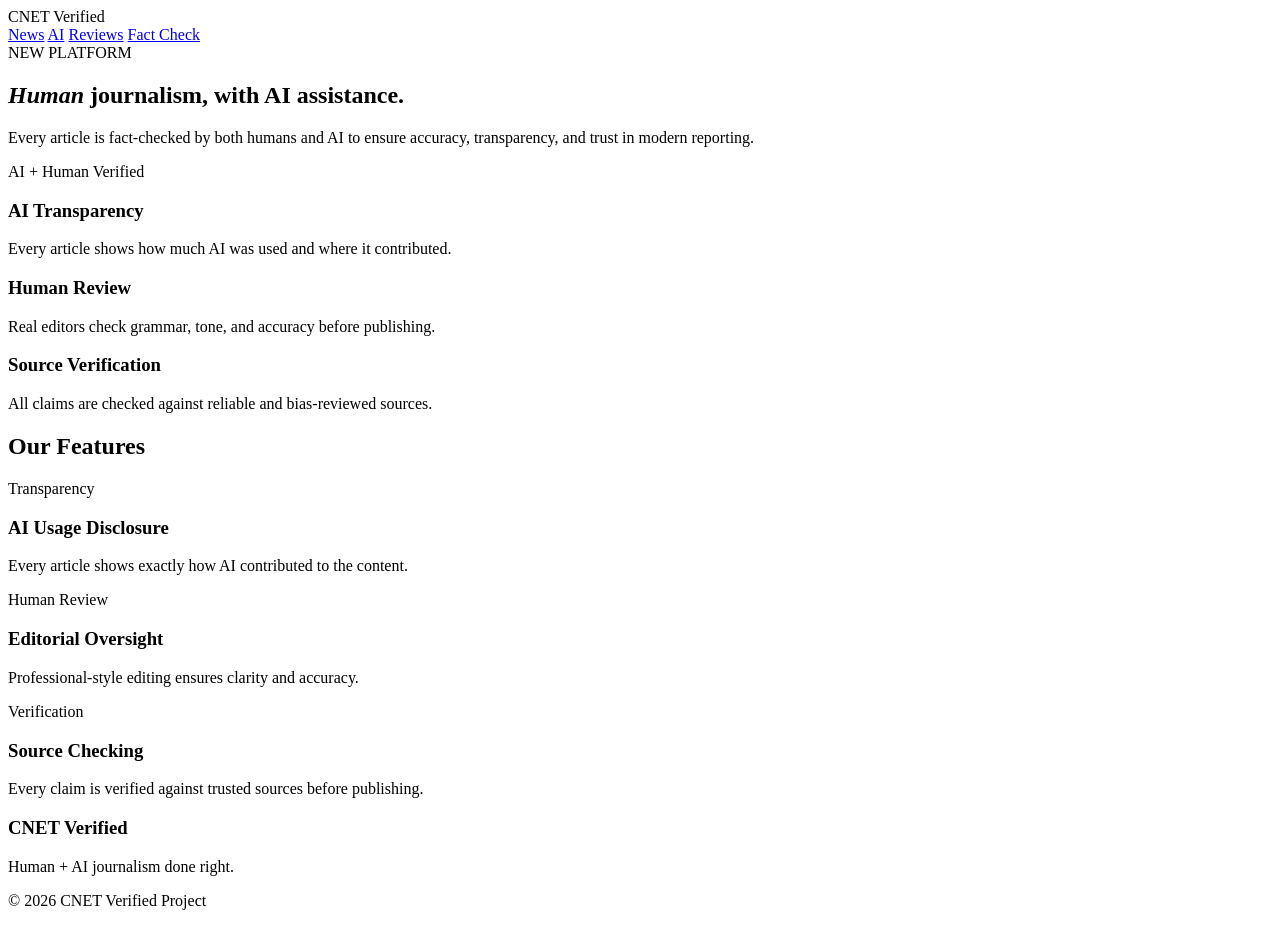
==== index.html @ b4aee7b3 "Update index.html" ====
<!DOCTYPE html>
<html lang="en">
<head>
    <meta charset="UTF-8">
    <title>CNET Verified</title>
    <link rel="stylesheet" href="style.css">
</head>

<body>

<!-- HEADER -->
<header>
    <div class="container navbar">
        <div class="logo">CNET <span>Verified</span></div>

        <nav class="nav-links">
            <a href="#">News</a>
            <a href="#">AI</a>
            <a href="#">Reviews</a>
            <a href="#">Fact Check</a>
        </nav>
    </div>
</header>

<!-- MAIN CONTENT -->
<main class="container">

    <!-- HERO SECTION -->
    <section class="hero">

        <div class="hero-main">
            <div class="hero-content">
                <span class="hero-tag">NEW PLATFORM</span>

                <h1>
                    <em>Human</em> journalism, with AI assistance.
                </h1>

                <p>
                    Every article is fact-checked by both humans and AI to ensure accuracy,
                    transparency, and trust in modern reporting.
                </p>

                <span class="ai-badge">AI + Human Verified</span>
            </div>
        </div>

        <!-- SIDEBAR -->
        <div class="hero-side">

            <div class="side-card">
                <h3>AI Transparency</h3>
                <p>Every article shows how much AI was used and where it contributed.</p>
            </div>

            <div class="side-card">
                <h3>Human Review</h3>
                <p>Real editors check grammar, tone, and accuracy before publishing.</p>
            </div>

            <div class="side-card">
                <h3>Source Verification</h3>
                <p>All claims are checked against reliable and bias-reviewed sources.</p>
            </div>

        </div>

    </section>

    <!-- FEATURES SECTION -->
    <h2 class="section-title">Our Features</h2>

    <section class="article-grid">

        <div class="article-card">
            <div class="article-body">
                <div class="article-category">Transparency</div>
                <h3>AI Usage Disclosure</h3>
                <p>Every article shows exactly how AI contributed to the content.</p>
            </div>
        </div>

        <div class="article-card">
            <div class="article-body">
                <div class="article-category">Human Review</div>
                <h3>Editorial Oversight</h3>
                <p>Professional-style editing ensures clarity and accuracy.</p>
            </div>
        </div>

        <div class="article-card">
            <div class="article-body">
                <div class="article-category">Verification</div>
                <h3>Source Checking</h3>
                <p>Every claim is verified against trusted sources before publishing.</p>
            </div>
        </div>

    </section>

</main>

<!-- FOOTER -->
<footer>
    <div class="container footer-content">
        <div>
            <h3>CNET Verified</h3>
            <p>Human + AI journalism done right.</p>
        </div>

        <div>
            <p>© 2026 CNET Verified Project</p>
        </div>
    </div>
</footer>

</body>
</html>
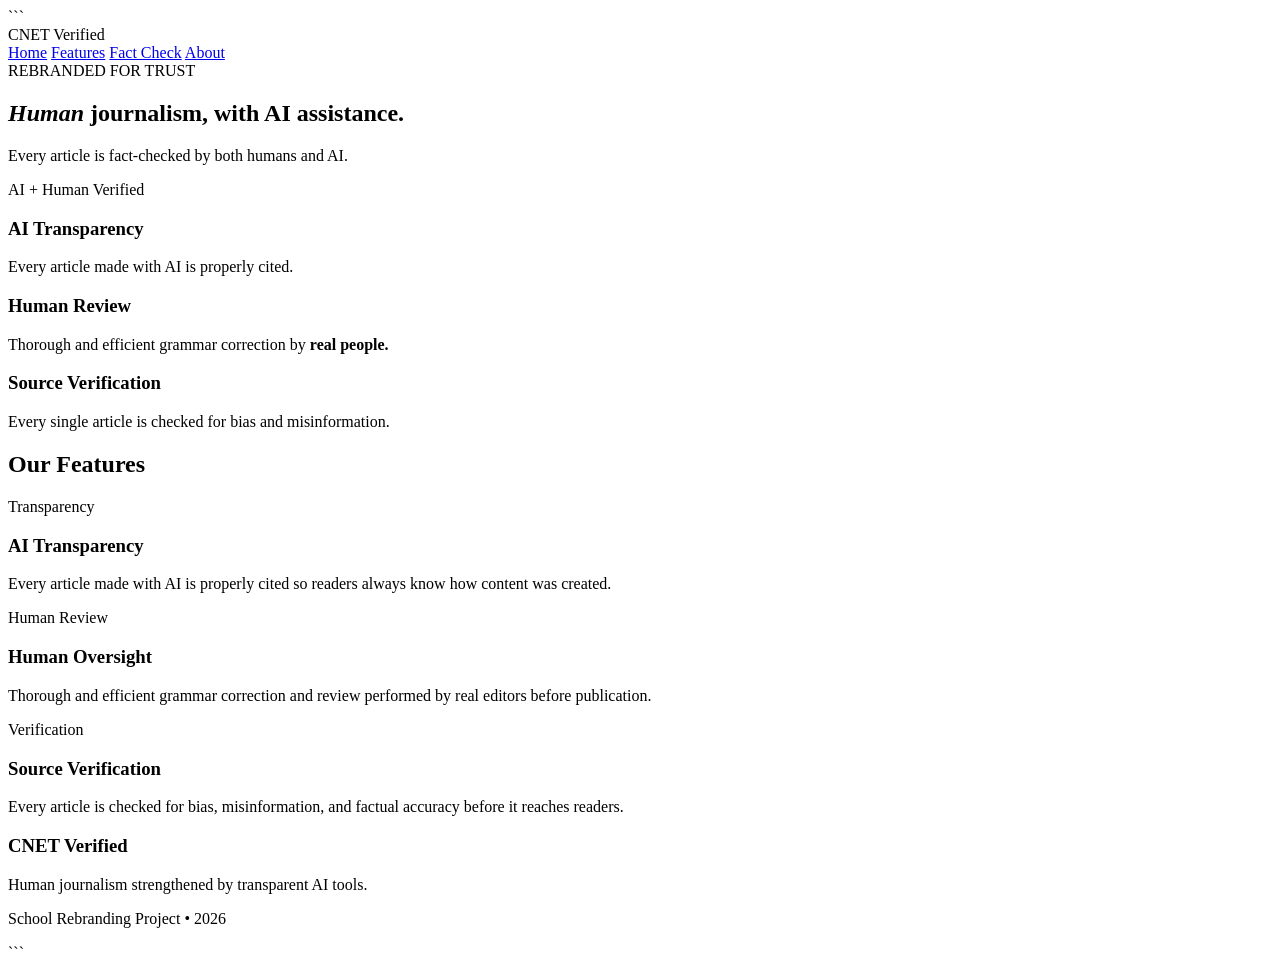
==== commit d9ab0bbd: "Update index.html" ====
--- a/index.html
+++ b/index.html
@@ -1,118 +1,142 @@
 <!DOCTYPE html>
+
 <html lang="en">
 <head>
     <meta charset="UTF-8">
+    <meta name="viewport" content="width=device-width, initial-scale=1.0">
     <title>CNET Verified</title>
     <link rel="stylesheet" href="style.css">
 </head>
 
 <body>
 
-<!-- HEADER -->
+```
+<!-- Header -->
 <header>
     <div class="container navbar">
         <div class="logo">CNET <span>Verified</span></div>
 
         <nav class="nav-links">
-            <a href="#">News</a>
-            <a href="#">AI</a>
-            <a href="#">Reviews</a>
+            <a href="#">Home</a>
+            <a href="#">Features</a>
             <a href="#">Fact Check</a>
+            <a href="#">About</a>
         </nav>
     </div>
 </header>
 
-<!-- MAIN CONTENT -->
+<!-- Main Content -->
 <main class="container">
 
-    <!-- HERO SECTION -->
+    <!-- Hero Section -->
     <section class="hero">
 
         <div class="hero-main">
             <div class="hero-content">
-                <span class="hero-tag">NEW PLATFORM</span>
+
+                <span class="hero-tag">REBRANDED FOR TRUST</span>
 
                 <h1>
                     <em>Human</em> journalism, with AI assistance.
                 </h1>
 
                 <p>
-                    Every article is fact-checked by both humans and AI to ensure accuracy,
-                    transparency, and trust in modern reporting.
+                    Every article is fact-checked by both humans and AI.
                 </p>
 
-                <span class="ai-badge">AI + Human Verified</span>
+                <span class="ai-badge">
+                    AI + Human Verified
+                </span>
+
             </div>
         </div>
 
-        <!-- SIDEBAR -->
+        <!-- Sidebar Feature Highlights -->
         <div class="hero-side">
 
             <div class="side-card">
                 <h3>AI Transparency</h3>
-                <p>Every article shows how much AI was used and where it contributed.</p>
+                <p>
+                    Every article made with AI is properly cited.
+                </p>
             </div>
 
             <div class="side-card">
                 <h3>Human Review</h3>
-                <p>Real editors check grammar, tone, and accuracy before publishing.</p>
+                <p>
+                    Thorough and efficient grammar correction by
+                    <strong>real people.</strong>
+                </p>
             </div>
 
             <div class="side-card">
                 <h3>Source Verification</h3>
-                <p>All claims are checked against reliable and bias-reviewed sources.</p>
+                <p>
+                    Every single article is checked for bias and
+                    misinformation.
+                </p>
             </div>
 
         </div>
 
     </section>
 
-    <!-- FEATURES SECTION -->
+    <!-- Features Section -->
     <h2 class="section-title">Our Features</h2>
 
     <section class="article-grid">
 
         <div class="article-card">
-            <div class="article-body">
-                <div class="article-category">Transparency</div>
-                <h3>AI Usage Disclosure</h3>
-                <p>Every article shows exactly how AI contributed to the content.</p>
-            </div>
+            <div class="article-category">Transparency</div>
+            <h3>AI Transparency</h3>
+            <p>
+                Every article made with AI is properly cited so readers
+                always know how content was created.
+            </p>
         </div>
 
         <div class="article-card">
-            <div class="article-body">
-                <div class="article-category">Human Review</div>
-                <h3>Editorial Oversight</h3>
-                <p>Professional-style editing ensures clarity and accuracy.</p>
-            </div>
+            <div class="article-category">Human Review</div>
+            <h3>Human Oversight</h3>
+            <p>
+                Thorough and efficient grammar correction and review
+                performed by real editors before publication.
+            </p>
         </div>
 
         <div class="article-card">
-            <div class="article-body">
-                <div class="article-category">Verification</div>
-                <h3>Source Checking</h3>
-                <p>Every claim is verified against trusted sources before publishing.</p>
-            </div>
+            <div class="article-category">Verification</div>
+            <h3>Source Verification</h3>
+            <p>
+                Every article is checked for bias, misinformation,
+                and factual accuracy before it reaches readers.
+            </p>
         </div>
 
     </section>
 
 </main>
 
-<!-- FOOTER -->
+<!-- Footer -->
 <footer>
     <div class="container footer-content">
+
         <div>
             <h3>CNET Verified</h3>
-            <p>Human + AI journalism done right.</p>
+            <p>
+                Human journalism strengthened by transparent AI tools.
+            </p>
         </div>
 
         <div>
-            <p>© 2026 CNET Verified Project</p>
+            <p>
+                School Rebranding Project • 2026
+            </p>
         </div>
+
     </div>
 </footer>
+```
 
 </body>
 </html>
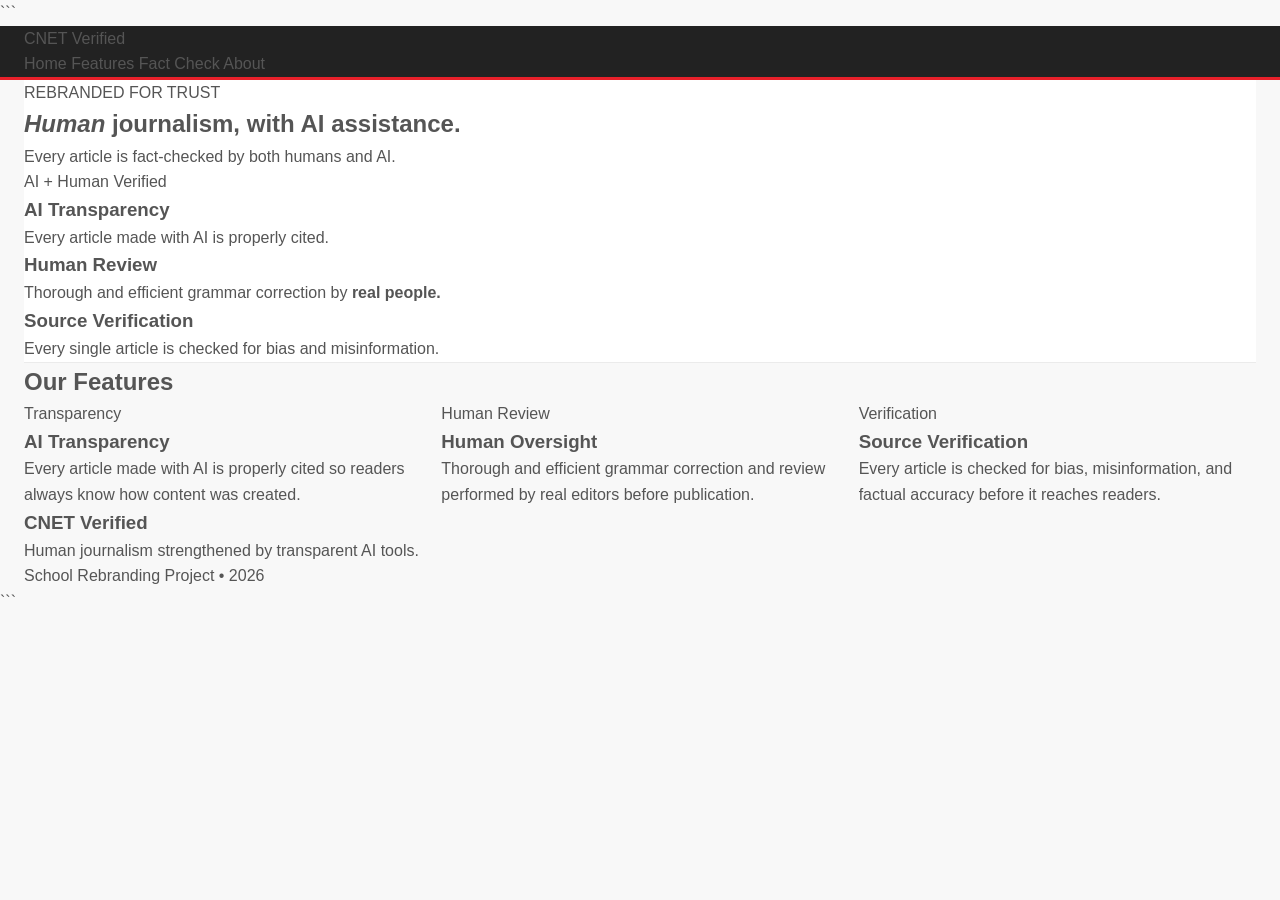
==== commit d77ee0bd: "Fix stylesheet link case sensitivity" ====
--- a/index.html
+++ b/index.html
@@ -5,7 +5,7 @@
     <meta charset="UTF-8">
     <meta name="viewport" content="width=device-width, initial-scale=1.0">
     <title>CNET Verified</title>
-    <link rel="stylesheet" href="style.css">
+    <link rel="stylesheet" href="Style.css">
 </head>
 
 <body>
--- a/Style.css
+++ b/Style.css
@@ -0,0 +1,1003 @@
+:root {
+  /* Brand */
+  --cnet-red:        #e8202a;   /* CNET's signature red, used on logo + CTAs    */
+  --cnet-red-hover:  #c0181f;   /* Darker red for hover states                  */
+  --cnet-black:      #1a1a1a;   /* Near-black used on heavy headings             */
+  --cnet-dark:       #222222;   /* Navbar background                             */
+ 
+  /* Neutrals */
+  --gray-100:        #f8f8f8;   /* Page background                               */
+  --gray-200:        #ebebeb;   /* Card borders, dividers                        */
+  --gray-400:        #999999;   /* Metadata, timestamps, secondary labels        */
+  --gray-600:        #555555;   /* Body text, subtitles                          */
+  --gray-900:        #111111;   /* Primary headings                              */
+ 
+  /* Typography */
+  --font-sans:       'Helvetica Neue', Arial, sans-serif;
+  --font-serif:      Georgia, 'Times New Roman', serif;
+ 
+  /* Scale */
+  --radius-sm:       3px;
+  --radius-md:       6px;
+  --radius-lg:       10px;
+ 
+  /* Layout */
+  --max-width:       1280px;
+  --gutter:          24px;
+  --column-gap:      20px;
+ 
+  /* Shadows */
+  --shadow-card:     0 1px 4px rgba(0,0,0,0.10);
+  --shadow-hover:    0 4px 14px rgba(0,0,0,0.14);
+}
+ 
+ 
+/* ── 2. RESET & BASE ─────────────────────────────────────── */
+*, *::before, *::after {
+  box-sizing: border-box;
+  margin: 0;
+  padding: 0;
+}
+ 
+html {
+  font-size: 16px;
+  -webkit-text-size-adjust: 100%;
+  scroll-behavior: smooth;
+}
+ 
+body {
+  font-family: var(--font-sans);
+  background-color: var(--gray-100);
+  color: var(--gray-600);
+  line-height: 1.6;
+}
+ 
+a {
+  color: inherit;
+  text-decoration: none;
+}
+ 
+a:hover {
+  text-decoration: underline;
+}
+ 
+img {
+  display: block;
+  width: 100%;
+  height: auto;
+  object-fit: cover;
+}
+ 
+ul, ol {
+  list-style: none;
+}
+ 
+button {
+  cursor: pointer;
+  border: none;
+  background: none;
+  font: inherit;
+}
+ 
+ 
+/* ── 3. LAYOUT UTILITIES ─────────────────────────────────── */
+ 
+/* Center-constrained container — wrap most sections in this */
+.container {
+  width: 100%;
+  max-width: var(--max-width);
+  margin-left: auto;
+  margin-right: auto;
+  padding-left: var(--gutter);
+  padding-right: var(--gutter);
+}
+ 
+/* Two-column layout: main content + sidebar */
+.layout-with-sidebar {
+  display: grid;
+  grid-template-columns: 1fr 320px;
+  gap: 32px;
+  align-items: start;
+}
+ 
+/* Full-width section wrapper with vertical breathing room */
+.section {
+  padding-top: 32px;
+  padding-bottom: 32px;
+}
+ 
+.section--flush {
+  padding-top: 0;
+  padding-bottom: 0;
+}
+ 
+/* Horizontal divider between sections */
+.section-divider {
+  border: none;
+  border-top: 1px solid var(--gray-200);
+  margin: 24px 0;
+}
+ 
+ 
+/* ── 4. NAVIGATION ───────────────────────────────────────── 
+   Usage:
+   <header class="navbar">
+     <div class="container navbar__inner">
+       <a class="navbar__logo" href="/">CNET</a>
+       <nav class="navbar__nav">
+         <a class="navbar__link" href="/reviews">Reviews</a>
+         <a class="navbar__link navbar__link--active" href="/ai">AI</a>
+       </nav>
+     </div>
+   </header>
+   ────────────────────────────────────────────────────────── */
+.navbar {
+  background-color: var(--cnet-dark);
+  position: sticky;
+  top: 0;
+  z-index: 100;
+  border-bottom: 3px solid var(--cnet-red);
+}
+ 
+.navbar__inner {
+  display: flex;
+  align-items: center;
+  justify-content: space-between;
+  height: 56px;
+}
+ 
+.navbar__logo {
+  font-size: 26px;
+  font-weight: 900;
+  letter-spacing: -1px;
+  color: var(--cnet-red);
+  text-transform: uppercase;
+  text-decoration: none;
+  font-style: italic;
+}
+ 
+.navbar__nav {
+  display: flex;
+  align-items: center;
+  gap: 4px;
+}
+ 
+.navbar__link {
+  color: #ffffff;
+  font-size: 13px;
+  font-weight: 600;
+  text-transform: uppercase;
+  letter-spacing: 0.5px;
+  padding: 6px 12px;
+  border-radius: var(--radius-sm);
+  transition: background 0.15s;
+  text-decoration: none;
+}
+ 
+.navbar__link:hover {
+  background-color: rgba(255,255,255,0.10);
+  text-decoration: none;
+}
+ 
+.navbar__link--active {
+  color: var(--cnet-red);
+}
+ 
+/* Secondary topic bar below main nav */
+.topicbar {
+  background-color: #ffffff;
+  border-bottom: 1px solid var(--gray-200);
+}
+ 
+.topicbar__inner {
+  display: flex;
+  align-items: center;
+  gap: 0;
+  height: 42px;
+  overflow-x: auto;
+  scrollbar-width: none;
+}
+ 
+.topicbar__inner::-webkit-scrollbar {
+  display: none;
+}
+ 
+.topicbar__link {
+  font-size: 13px;
+  font-weight: 600;
+  color: var(--gray-600);
+  white-space: nowrap;
+  padding: 0 14px;
+  height: 100%;
+  display: flex;
+  align-items: center;
+  border-bottom: 3px solid transparent;
+  transition: color 0.15s, border-color 0.15s;
+  text-decoration: none;
+}
+ 
+.topicbar__link:hover {
+  color: var(--cnet-red);
+  text-decoration: none;
+}
+ 
+.topicbar__link--active {
+  color: var(--cnet-red);
+  border-bottom-color: var(--cnet-red);
+}
+ 
+ 
+/* ── 5. HERO / FEATURED STORY ────────────────────────────── 
+   Usage:
+   <section class="hero">
+     <a class="hero__link" href="/article">
+       <div class="hero__image-wrap">
+         <img src="..." alt="..." />
+         <span class="hero__label">AI</span>
+       </div>
+       <div class="hero__body">
+         <h1 class="hero__headline">Headline text</h1>
+         <p class="hero__deck">Supporting summary text</p>
+         <span class="hero__byline">By Author · June 4, 2026</span>
+       </div>
+     </a>
+   </section>
+   ────────────────────────────────────────────────────────── */
+.hero {
+  background: #ffffff;
+  border-bottom: 1px solid var(--gray-200);
+}
+ 
+.hero__link {
+  display: grid;
+  grid-template-columns: 1fr 1fr;
+  gap: 0;
+  text-decoration: none;
+  color: inherit;
+}
+ 
+.hero__image-wrap {
+  position: relative;
+  overflow: hidden;
+  max-height: 480px;
+}
+ 
+.hero__image-wrap img {
+  width: 100%;
+  height: 100%;
+  object-fit: cover;
+  transition: transform 0.4s ease;
+}
+ 
+.hero__link:hover .hero__image-wrap img {
+  transform: scale(1.02);
+}
+ 
+.hero__label {
+  position: absolute;
+  top: 16px;
+  left: 16px;
+  background: var(--cnet-red);
+  color: #ffffff;
+  font-size: 11px;
+  font-weight: 800;
+  text-transform: uppercase;
+  letter-spacing: 1px;
+  padding: 4px 10px;
+  border-radius: var(--radius-sm);
+}
+ 
+.hero__body {
+  padding: 40px 36px;
+  display: flex;
+  flex-direction: column;
+  justify-content: center;
+}
+ 
+.hero__headline {
+  font-family: var(--font-serif);
+  font-size: 36px;
+  font-weight: 700;
+  line-height: 1.2;
+  color: var(--gray-900);
+  margin-bottom: 16px;
+}
+ 
+.hero__deck {
+  font-size: 17px;
+  color: var(--gray-600);
+  line-height: 1.6;
+  margin-bottom: 20px;
+}
+ 
+.hero__byline {
+  font-size: 12px;
+  color: var(--gray-400);
+  font-weight: 600;
+  text-transform: uppercase;
+  letter-spacing: 0.5px;
+}
+ 
+ 
+/* ── 6. ARTICLE CARDS ────────────────────────────────────── 
+   Usage:
+   <article class="card">
+     <a class="card__image-link" href="/article">
+       <img src="..." alt="..." />
+       <span class="card__label">Reviews</span>
+     </a>
+     <div class="card__body">
+       <a class="card__title" href="/article">Headline</a>
+       <p class="card__excerpt">Short description...</p>
+       <div class="card__meta">
+         <span class="card__author">Jane Doe</span>
+         <span class="card__date">June 4, 2026</span>
+       </div>
+     </div>
+   </article>
+   ────────────────────────────────────────────────────────── */
+.card {
+  background: #ffffff;
+  border: 1px solid var(--gray-200);
+  border-radius: var(--radius-md);
+  overflow: hidden;
+  box-shadow: var(--shadow-card);
+  transition: box-shadow 0.2s, transform 0.2s;
+  display: flex;
+  flex-direction: column;
+}
+ 
+.card:hover {
+  box-shadow: var(--shadow-hover);
+  transform: translateY(-2px);
+}
+ 
+.card__image-link {
+  position: relative;
+  display: block;
+  overflow: hidden;
+  aspect-ratio: 16 / 9;
+}
+ 
+.card__image-link img {
+  width: 100%;
+  height: 100%;
+  object-fit: cover;
+  transition: transform 0.35s ease;
+}
+ 
+.card:hover .card__image-link img {
+  transform: scale(1.03);
+}
+ 
+.card__label {
+  position: absolute;
+  top: 10px;
+  left: 10px;
+  background: var(--cnet-red);
+  color: #ffffff;
+  font-size: 10px;
+  font-weight: 800;
+  text-transform: uppercase;
+  letter-spacing: 0.8px;
+  padding: 3px 8px;
+  border-radius: var(--radius-sm);
+}
+ 
+.card__body {
+  padding: 16px;
+  display: flex;
+  flex-direction: column;
+  flex: 1;
+}
+ 
+.card__title {
+  font-family: var(--font-serif);
+  font-size: 17px;
+  font-weight: 700;
+  line-height: 1.3;
+  color: var(--gray-900);
+  margin-bottom: 8px;
+  text-decoration: none;
+}
+ 
+.card__title:hover {
+  color: var(--cnet-red);
+  text-decoration: none;
+}
+ 
+.card__excerpt {
+  font-size: 14px;
+  color: var(--gray-600);
+  line-height: 1.55;
+  margin-bottom: 12px;
+  flex: 1;
+}
+ 
+.card__meta {
+  display: flex;
+  align-items: center;
+  justify-content: space-between;
+  font-size: 12px;
+  color: var(--gray-400);
+  font-weight: 600;
+  text-transform: uppercase;
+  letter-spacing: 0.4px;
+}
+ 
+.card__author {
+  color: var(--cnet-red);
+}
+ 
+ 
+/* ── 7. ARTICLE GRIDS ────────────────────────────────────── 
+   Use these on a parent div wrapping .card elements.
+ 
+   .article-grid          → 3-column default grid
+   .article-grid--two-up  → 2-column grid (featured section)
+   .article-grid--four-up → 4-column tight grid
+   ────────────────────────────────────────────────────────── */
+.article-grid {
+  display: grid;
+  grid-template-columns: repeat(3, 1fr);
+  gap: var(--column-gap);
+}
+ 
+.article-grid--two-up {
+  grid-template-columns: repeat(2, 1fr);
+}
+ 
+.article-grid--four-up {
+  grid-template-columns: repeat(4, 1fr);
+}
+ 
+/* Horizontal list card — image left, text right */
+.card--horizontal {
+  flex-direction: row;
+}
+ 
+.card--horizontal .card__image-link {
+  width: 120px;
+  min-width: 120px;
+  aspect-ratio: 4 / 3;
+}
+ 
+.card--horizontal .card__body {
+  padding: 12px 14px;
+}
+ 
+.card--horizontal .card__title {
+  font-size: 14px;
+}
+ 
+ 
+/* ── 8. SECTION HEADERS ──────────────────────────────────── 
+   Usage:
+   <div class="section-header">
+     <h2 class="section-header__title">Latest AI News</h2>
+     <a class="section-header__more" href="/ai">See all</a>
+   </div>
+   ────────────────────────────────────────────────────────── */
+.section-header {
+  display: flex;
+  align-items: center;
+  justify-content: space-between;
+  padding-bottom: 12px;
+  border-bottom: 3px solid var(--cnet-red);
+  margin-bottom: 20px;
+}
+ 
+.section-header__title {
+  font-size: 18px;
+  font-weight: 800;
+  color: var(--gray-900);
+  text-transform: uppercase;
+  letter-spacing: 0.5px;
+}
+ 
+.section-header__more {
+  font-size: 12px;
+  font-weight: 700;
+  color: var(--cnet-red);
+  text-transform: uppercase;
+  letter-spacing: 0.5px;
+  text-decoration: none;
+}
+ 
+.section-header__more:hover {
+  text-decoration: underline;
+}
+ 
+ 
+/* ── 9. ARTICLE / ESSAY PAGE ─────────────────────────────── 
+   Used on the individual article reading experience.
+   ────────────────────────────────────────────────────────── */
+.article-page {
+  max-width: 740px;
+  margin: 40px auto;
+  padding: 0 var(--gutter);
+}
+ 
+.article__eyebrow {
+  font-size: 12px;
+  font-weight: 800;
+  color: var(--cnet-red);
+  text-transform: uppercase;
+  letter-spacing: 1px;
+  margin-bottom: 10px;
+}
+ 
+.article__headline {
+  font-family: var(--font-serif);
+  font-size: clamp(26px, 4vw, 40px);
+  font-weight: 700;
+  line-height: 1.2;
+  color: var(--gray-900);
+  margin-bottom: 16px;
+}
+ 
+.article__deck {
+  font-size: 18px;
+  font-weight: 400;
+  color: var(--gray-600);
+  line-height: 1.6;
+  margin-bottom: 24px;
+  border-left: 4px solid var(--cnet-red);
+  padding-left: 16px;
+}
+ 
+.article__meta {
+  display: flex;
+  align-items: center;
+  gap: 16px;
+  font-size: 13px;
+  color: var(--gray-400);
+  padding: 16px 0;
+  border-top: 1px solid var(--gray-200);
+  border-bottom: 1px solid var(--gray-200);
+  margin-bottom: 28px;
+}
+ 
+.article__meta-author {
+  font-weight: 700;
+  color: var(--gray-600);
+}
+ 
+.article__lead-image {
+  width: 100%;
+  border-radius: var(--radius-md);
+  margin-bottom: 28px;
+}
+ 
+.article__lead-caption {
+  font-size: 12px;
+  color: var(--gray-400);
+  font-style: italic;
+  margin-top: -20px;
+  margin-bottom: 28px;
+}
+ 
+/* Article body copy */
+.article__body h2 {
+  font-family: var(--font-serif);
+  font-size: 24px;
+  font-weight: 700;
+  color: var(--gray-900);
+  margin: 36px 0 12px;
+  padding-bottom: 8px;
+  border-bottom: 1px solid var(--gray-200);
+}
+ 
+.article__body h3 {
+  font-size: 19px;
+  font-weight: 700;
+  color: var(--gray-900);
+  margin: 28px 0 10px;
+}
+ 
+.article__body p {
+  font-size: 17px;
+  line-height: 1.75;
+  color: var(--gray-600);
+  margin-bottom: 20px;
+}
+ 
+.article__body a {
+  color: var(--cnet-red);
+  text-decoration: underline;
+}
+ 
+.article__body ul,
+.article__body ol {
+  list-style: disc;
+  padding-left: 24px;
+  margin-bottom: 20px;
+}
+ 
+.article__body ol {
+  list-style: decimal;
+}
+ 
+.article__body li {
+  font-size: 17px;
+  line-height: 1.7;
+  color: var(--gray-600);
+  margin-bottom: 8px;
+}
+ 
+.article__body blockquote {
+  border-left: 4px solid var(--cnet-red);
+  padding: 12px 20px;
+  margin: 24px 0;
+  background: #fff8f8;
+  border-radius: 0 var(--radius-sm) var(--radius-sm) 0;
+}
+ 
+.article__body blockquote p {
+  font-style: italic;
+  color: var(--gray-600);
+  margin: 0;
+}
+ 
+/* Inline key findings box */
+.article__callout {
+  background: var(--gray-100);
+  border: 1px solid var(--gray-200);
+  border-left: 4px solid var(--cnet-red);
+  border-radius: var(--radius-md);
+  padding: 20px 24px;
+  margin: 28px 0;
+}
+ 
+.article__callout-title {
+  font-size: 12px;
+  font-weight: 800;
+  text-transform: uppercase;
+  letter-spacing: 0.8px;
+  color: var(--cnet-red);
+  margin-bottom: 10px;
+}
+ 
+.article__callout p {
+  font-size: 15px;
+  margin-bottom: 0;
+}
+ 
+ 
+/* ── 10. SIDEBAR ─────────────────────────────────────────── 
+   Usage: place inside .layout-with-sidebar as the second child
+   ────────────────────────────────────────────────────────── */
+.sidebar {
+  display: flex;
+  flex-direction: column;
+  gap: 28px;
+}
+ 
+.sidebar-widget {
+  background: #ffffff;
+  border: 1px solid var(--gray-200);
+  border-radius: var(--radius-md);
+  overflow: hidden;
+}
+ 
+.sidebar-widget__header {
+  padding: 12px 16px;
+  background: var(--gray-100);
+  border-bottom: 2px solid var(--cnet-red);
+  font-size: 12px;
+  font-weight: 800;
+  text-transform: uppercase;
+  letter-spacing: 0.8px;
+  color: var(--gray-900);
+}
+ 
+.sidebar-widget__body {
+  padding: 12px 16px;
+}
+ 
+/* Sidebar article list items */
+.sidebar-article {
+  display: flex;
+  gap: 12px;
+  padding: 12px 0;
+  border-bottom: 1px solid var(--gray-200);
+  text-decoration: none;
+  color: inherit;
+}
+ 
+.sidebar-article:last-child {
+  border-bottom: none;
+}
+ 
+.sidebar-article__thumb {
+  width: 72px;
+  min-width: 72px;
+  aspect-ratio: 4 / 3;
+  border-radius: var(--radius-sm);
+  overflow: hidden;
+}
+ 
+.sidebar-article__thumb img {
+  width: 100%;
+  height: 100%;
+  object-fit: cover;
+}
+ 
+.sidebar-article__title {
+  font-size: 14px;
+  font-weight: 700;
+  line-height: 1.35;
+  color: var(--gray-900);
+}
+ 
+.sidebar-article:hover .sidebar-article__title {
+  color: var(--cnet-red);
+}
+ 
+.sidebar-article__date {
+  font-size: 11px;
+  color: var(--gray-400);
+  margin-top: 4px;
+}
+ 
+ 
+/* ── 11. TAGS & BADGES ───────────────────────────────────── */
+.tag {
+  display: inline-block;
+  font-size: 11px;
+  font-weight: 700;
+  text-transform: uppercase;
+  letter-spacing: 0.6px;
+  padding: 3px 10px;
+  border-radius: var(--radius-sm);
+  background: var(--gray-200);
+  color: var(--gray-600);
+  text-decoration: none;
+}
+ 
+.tag--red {
+  background: #fde8e9;
+  color: var(--cnet-red);
+}
+ 
+.tag--dark {
+  background: var(--cnet-dark);
+  color: #ffffff;
+}
+ 
+.tag:hover {
+  background: var(--cnet-red);
+  color: #ffffff;
+  text-decoration: none;
+}
+ 
+/* Rating badge (e.g. review scores) */
+.rating-badge {
+  display: inline-flex;
+  align-items: center;
+  justify-content: center;
+  width: 44px;
+  height: 44px;
+  border-radius: 50%;
+  background: var(--cnet-red);
+  color: #ffffff;
+  font-size: 15px;
+  font-weight: 800;
+}
+ 
+ 
+/* ── 12. BUTTONS ─────────────────────────────────────────── */
+.btn {
+  display: inline-flex;
+  align-items: center;
+  justify-content: center;
+  padding: 10px 22px;
+  font-size: 14px;
+  font-weight: 700;
+  letter-spacing: 0.3px;
+  border-radius: var(--radius-sm);
+  transition: background 0.15s, transform 0.1s;
+  text-decoration: none;
+  cursor: pointer;
+  border: none;
+}
+ 
+.btn--primary {
+  background: var(--cnet-red);
+  color: #ffffff;
+}
+ 
+.btn--primary:hover {
+  background: var(--cnet-red-hover);
+  color: #ffffff;
+  text-decoration: none;
+}
+ 
+.btn--outline {
+  background: transparent;
+  color: var(--cnet-red);
+  border: 2px solid var(--cnet-red);
+}
+ 
+.btn--outline:hover {
+  background: var(--cnet-red);
+  color: #ffffff;
+  text-decoration: none;
+}
+ 
+.btn:active {
+  transform: scale(0.97);
+}
+ 
+ 
+/* ── 13. BREAKING NEWS BANNER ────────────────────────────── 
+   Usage:
+   <div class="breaking-banner">
+     <span class="breaking-banner__label">Breaking</span>
+     <span class="breaking-banner__text">Story text here</span>
+   </div>
+   ────────────────────────────────────────────────────────── */
+.breaking-banner {
+  background: var(--cnet-red);
+  color: #ffffff;
+  display: flex;
+  align-items: center;
+  gap: 12px;
+  padding: 10px var(--gutter);
+}
+ 
+.breaking-banner__label {
+  font-size: 11px;
+  font-weight: 800;
+  text-transform: uppercase;
+  letter-spacing: 1px;
+  background: #ffffff;
+  color: var(--cnet-red);
+  padding: 2px 8px;
+  border-radius: var(--radius-sm);
+  white-space: nowrap;
+}
+ 
+.breaking-banner__text {
+  font-size: 14px;
+  font-weight: 600;
+  white-space: nowrap;
+  overflow: hidden;
+  text-overflow: ellipsis;
+}
+ 
+ 
+/* ── 14. FOOTER ──────────────────────────────────────────── 
+   Usage:
+   <footer class="footer">
+     <div class="container footer__inner">
+       <div class="footer__brand">...</div>
+       <nav class="footer__nav">...</nav>
+     </div>
+     <div class="footer__legal">© 2026 ...</div>
+   </footer>
+   ────────────────────────────────────────────────────────── */
+.footer {
+  background: var(--cnet-dark);
+  color: #aaaaaa;
+  margin-top: 60px;
+}
+ 
+.footer__inner {
+  display: grid;
+  grid-template-columns: 200px 1fr;
+  gap: 40px;
+  padding-top: 40px;
+  padding-bottom: 40px;
+  border-bottom: 1px solid rgba(255,255,255,0.10);
+}
+ 
+.footer__logo {
+  font-size: 22px;
+  font-weight: 900;
+  font-style: italic;
+  color: var(--cnet-red);
+  text-decoration: none;
+  letter-spacing: -0.5px;
+  text-transform: uppercase;
+}
+ 
+.footer__tagline {
+  font-size: 13px;
+  color: #888;
+  margin-top: 8px;
+  line-height: 1.5;
+}
+ 
+.footer__nav {
+  display: flex;
+  flex-wrap: wrap;
+  gap: 8px 24px;
+  align-content: flex-start;
+}
+ 
+.footer__nav-link {
+  font-size: 13px;
+  color: #aaaaaa;
+  text-decoration: none;
+  font-weight: 600;
+  text-transform: uppercase;
+  letter-spacing: 0.4px;
+}
+ 
+.footer__nav-link:hover {
+  color: #ffffff;
+  text-decoration: none;
+}
+ 
+.footer__legal {
+  text-align: center;
+  padding: 18px var(--gutter);
+  font-size: 12px;
+  color: #666;
+}
+ 
+ 
+/* ── 15. RESPONSIVE BREAKPOINTS ──────────────────────────── */
+ 
+/* Tablet (≤ 1024px) */
+@media (max-width: 1024px) {
+  .article-grid--four-up {
+    grid-template-columns: repeat(2, 1fr);
+  }
+ 
+  .layout-with-sidebar {
+    grid-template-columns: 1fr;
+  }
+ 
+  .hero__link {
+    grid-template-columns: 1fr;
+  }
+ 
+  .hero__body {
+    padding: 24px;
+  }
+ 
+  .hero__headline {
+    font-size: 28px;
+  }
+}
+ 
+/* Mobile (≤ 680px) */
+@media (max-width: 680px) {
+  :root {
+    --gutter: 16px;
+  }
+ 
+  .navbar__nav {
+    display: none; /* add a hamburger menu via JS if needed */
+  }
+ 
+  .article-grid,
+  .article-grid--two-up,
+  .article-grid--four-up {
+    grid-template-columns: 1fr;
+  }
+ 
+  .footer__inner {
+    grid-template-columns: 1fr;
+    gap: 24px;
+  }
+ 
+  .article__headline {
+    font-size: 24px;
+  }
+ 
+  .article__body p,
+  .article__body li {
+    font-size: 16px;
+  }
+ 
+  .card--horizontal {
+    flex-direction: column;
+  }
+ 
+  .card--horizontal .card__image-link {
+    width: 100%;
+  }
+}
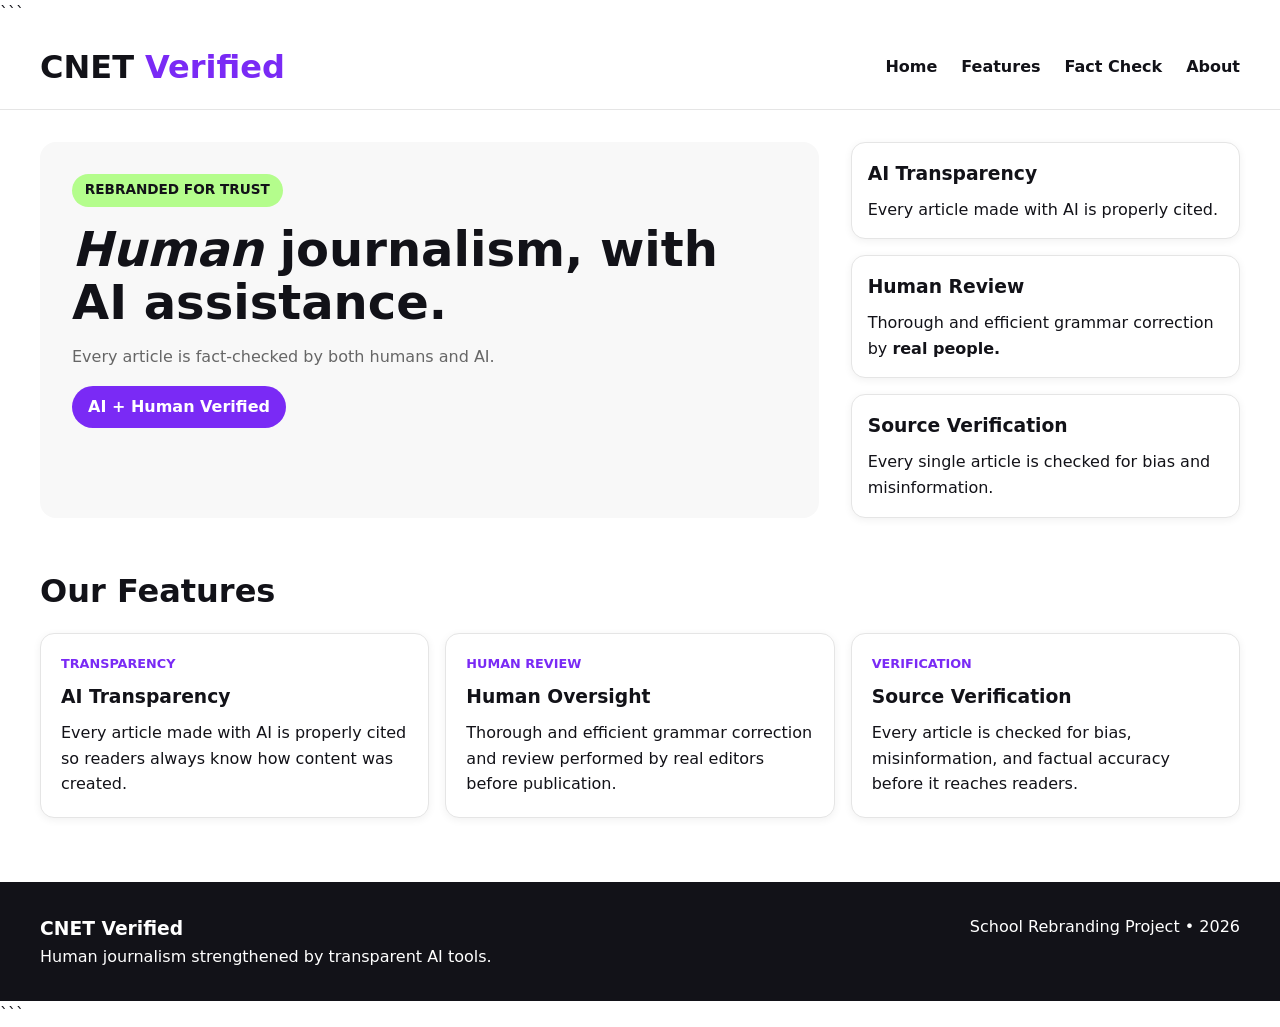
==== commit b3f0b780: "Fix stylesheet link case sensitivity" ====
--- a/index.html
+++ b/index.html
@@ -5,7 +5,7 @@
     <meta charset="UTF-8">
     <meta name="viewport" content="width=device-width, initial-scale=1.0">
     <title>CNET Verified</title>
-    <link rel="stylesheet" href="Style.css">
+    <link rel="stylesheet" href="style.css">
 </head>
 
 <body>
--- a/style.css
+++ b/style.css
@@ -0,0 +1,270 @@
+/* ====================================
+   CNET VERIFIED - PROJECT CSS
+   ==================================== */
+
+:root {
+    --bg: #ffffff;
+    --text: #121218;
+    --muted: #666;
+    --border: #e5e5e5;
+
+    --purple: #7a2af5;
+    --lime: #b4fd8c;
+
+    --max-width: 1200px;
+
+    --shadow:
+        0 2px 8px rgba(0,0,0,.06);
+}
+
+/* RESET */
+
+* {
+    margin: 0;
+    padding: 0;
+    box-sizing: border-box;
+}
+
+body {
+    font-family:
+        Inter,
+        system-ui,
+        -apple-system,
+        BlinkMacSystemFont,
+        sans-serif;
+
+    background: var(--bg);
+    color: var(--text);
+    line-height: 1.6;
+}
+
+/* LINKS */
+
+a {
+    text-decoration: none;
+    color: inherit;
+}
+
+/* CONTAINER */
+
+.container {
+    width: min(95%, var(--max-width));
+    margin: auto;
+}
+
+/* HEADER */
+
+header {
+    position: sticky;
+    top: 0;
+
+    background: white;
+    border-bottom: 1px solid var(--border);
+
+    z-index: 1000;
+}
+
+.navbar {
+    display: flex;
+    justify-content: space-between;
+    align-items: center;
+
+    padding: 1rem 0;
+}
+
+.logo {
+    font-size: 2rem;
+    font-weight: 900;
+}
+
+.logo span {
+    color: var(--purple);
+}
+
+.nav-links {
+    display: flex;
+    gap: 1.5rem;
+}
+
+.nav-links a {
+    font-weight: 600;
+}
+
+.nav-links a:hover {
+    color: var(--purple);
+}
+
+/* HERO */
+
+.hero {
+    display: grid;
+    grid-template-columns: 2fr 1fr;
+
+    gap: 2rem;
+
+    margin-top: 2rem;
+}
+
+.hero-main {
+    background: #f8f8f8;
+
+    border-radius: 16px;
+
+    padding: 2rem;
+}
+
+.hero-tag {
+    display: inline-block;
+
+    background: var(--lime);
+
+    padding: .35rem .8rem;
+
+    border-radius: 999px;
+
+    font-size: .85rem;
+    font-weight: 700;
+}
+
+.hero-content h1 {
+    margin-top: 1rem;
+    font-size: 3rem;
+    line-height: 1.1;
+}
+
+.hero-content p {
+    margin-top: 1rem;
+    color: var(--muted);
+}
+
+/* BADGE */
+
+.ai-badge {
+    display: inline-block;
+
+    margin-top: 1rem;
+
+    background: var(--purple);
+    color: white;
+
+    padding: .5rem 1rem;
+
+    border-radius: 999px;
+
+    font-weight: 700;
+}
+
+/* SIDEBAR */
+
+.hero-side {
+    display: flex;
+    flex-direction: column;
+    gap: 1rem;
+}
+
+.side-card {
+    border: 1px solid var(--border);
+
+    border-radius: 14px;
+
+    padding: 1rem;
+
+    background: white;
+
+    box-shadow: var(--shadow);
+}
+
+.side-card h3 {
+    margin-bottom: .5rem;
+}
+
+/* SECTION TITLES */
+
+.section-title {
+    margin: 3rem 0 1rem;
+    font-size: 2rem;
+}
+
+/* FEATURE CARDS */
+
+.article-grid {
+    display: grid;
+
+    grid-template-columns:
+        repeat(auto-fit, minmax(250px, 1fr));
+
+    gap: 1rem;
+}
+
+.article-card {
+    border: 1px solid var(--border);
+
+    border-radius: 14px;
+
+    padding: 1.25rem;
+
+    background: white;
+
+    box-shadow: var(--shadow);
+}
+
+.article-category {
+    color: var(--purple);
+
+    text-transform: uppercase;
+
+    font-size: .8rem;
+
+    font-weight: 700;
+
+    margin-bottom: .5rem;
+}
+
+.article-card h3 {
+    margin-bottom: .5rem;
+}
+
+/* FOOTER */
+
+footer {
+    margin-top: 4rem;
+
+    background: #121218;
+    color: white;
+
+    padding: 2rem 0;
+}
+
+.footer-content {
+    display: flex;
+    justify-content: space-between;
+    flex-wrap: wrap;
+
+    gap: 1rem;
+}
+
+/* MOBILE */
+
+@media (max-width: 900px) {
+
+    .hero {
+        grid-template-columns: 1fr;
+    }
+
+    .hero-content h1 {
+        font-size: 2rem;
+    }
+}
+
+@media (max-width: 600px) {
+
+    .navbar {
+        flex-direction: column;
+        gap: 1rem;
+    }
+
+    .nav-links {
+        flex-wrap: wrap;
+        justify-content: center;
+    }
+}
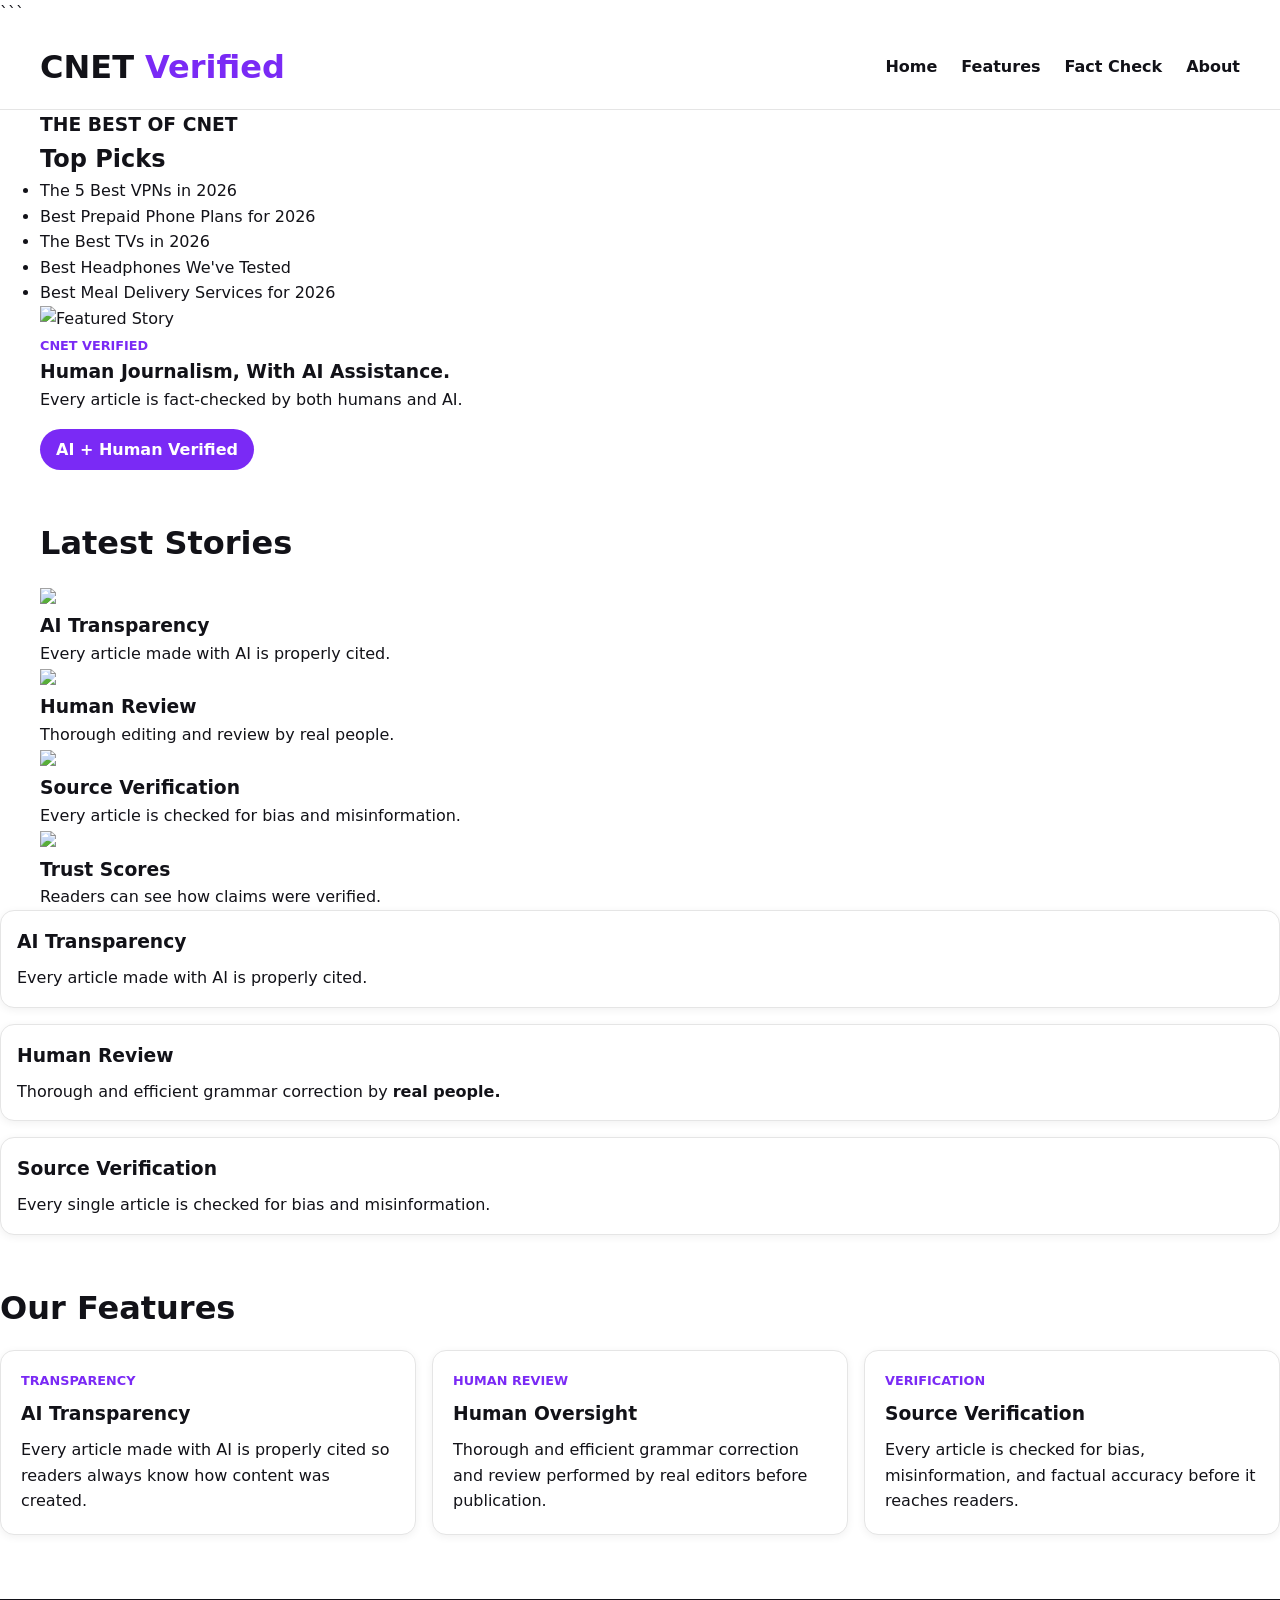
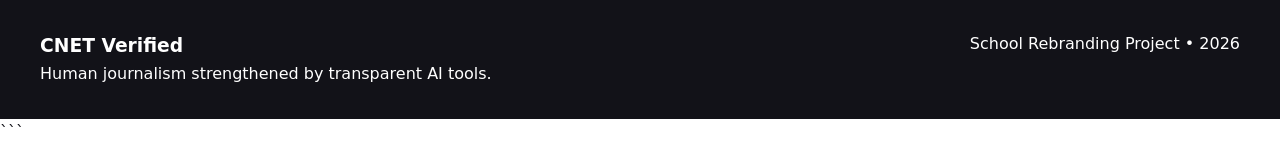
==== commit e7f68700: "Update index.html" ====
--- a/index.html
+++ b/index.html
@@ -28,28 +28,83 @@
 <!-- Main Content -->
 <main class="container">
 
-    <!-- Hero Section -->
-    <section class="hero">
+    <section class="hero-grid">
 
-        <div class="hero-main">
-            <div class="hero-content">
+        <aside class="top-picks">
+            <h3>THE BEST OF CNET</h3>
 
-                <span class="hero-tag">REBRANDED FOR TRUST</span>
+            <h2>Top Picks</h2>
 
-                <h1>
-                    <em>Human</em> journalism, with AI assistance.
-                </h1>
+            <ul>
+                <li>The 5 Best VPNs in 2026</li>
+                <li>Best Prepaid Phone Plans for 2026</li>
+                <li>The Best TVs in 2026</li>
+                <li>Best Headphones We've Tested</li>
+                <li>Best Meal Delivery Services for 2026</li>
+            </ul>
+        </aside>
 
-                <p>
-                    Every article is fact-checked by both humans and AI.
-                </p>
+        <div class="featured-image">
+            <img src="https://placehold.co/900x600" alt="Featured Story">
+        </div>
 
-                <span class="ai-badge">
-                    AI + Human Verified
-                </span>
+        <article class="featured-story">
+            <span class="article-category">
+                CNET VERIFIED
+            </span>
 
+            <h1>
+                Human Journalism, With AI Assistance.
+            </h1>
+
+            <p>
+                Every article is fact-checked by both humans and AI.
+            </p>
+
+            <div class="ai-badge">
+                AI + Human Verified
             </div>
+        </article>
+
+    </section>
+
+    <section class="latest-news">
+
+        <h2 class="section-title">
+            Latest Stories
+        </h2>
+
+        <div class="news-grid">
+
+            <div class="news-card">
+                <img src="https://placehold.co/400x250">
+                <h3>AI Transparency</h3>
+                <p>Every article made with AI is properly cited.</p>
+            </div>
+
+            <div class="news-card">
+                <img src="https://placehold.co/400x250">
+                <h3>Human Review</h3>
+                <p>Thorough editing and review by real people.</p>
+            </div>
+
+            <div class="news-card">
+                <img src="https://placehold.co/400x250">
+                <h3>Source Verification</h3>
+                <p>Every article is checked for bias and misinformation.</p>
+            </div>
+
+            <div class="news-card">
+                <img src="https://placehold.co/400x250">
+                <h3>Trust Scores</h3>
+                <p>Readers can see how claims were verified.</p>
+            </div>
+
         </div>
+
+    </section>
+
+</main>
 
         <!-- Sidebar Feature Highlights -->
         <div class="hero-side">
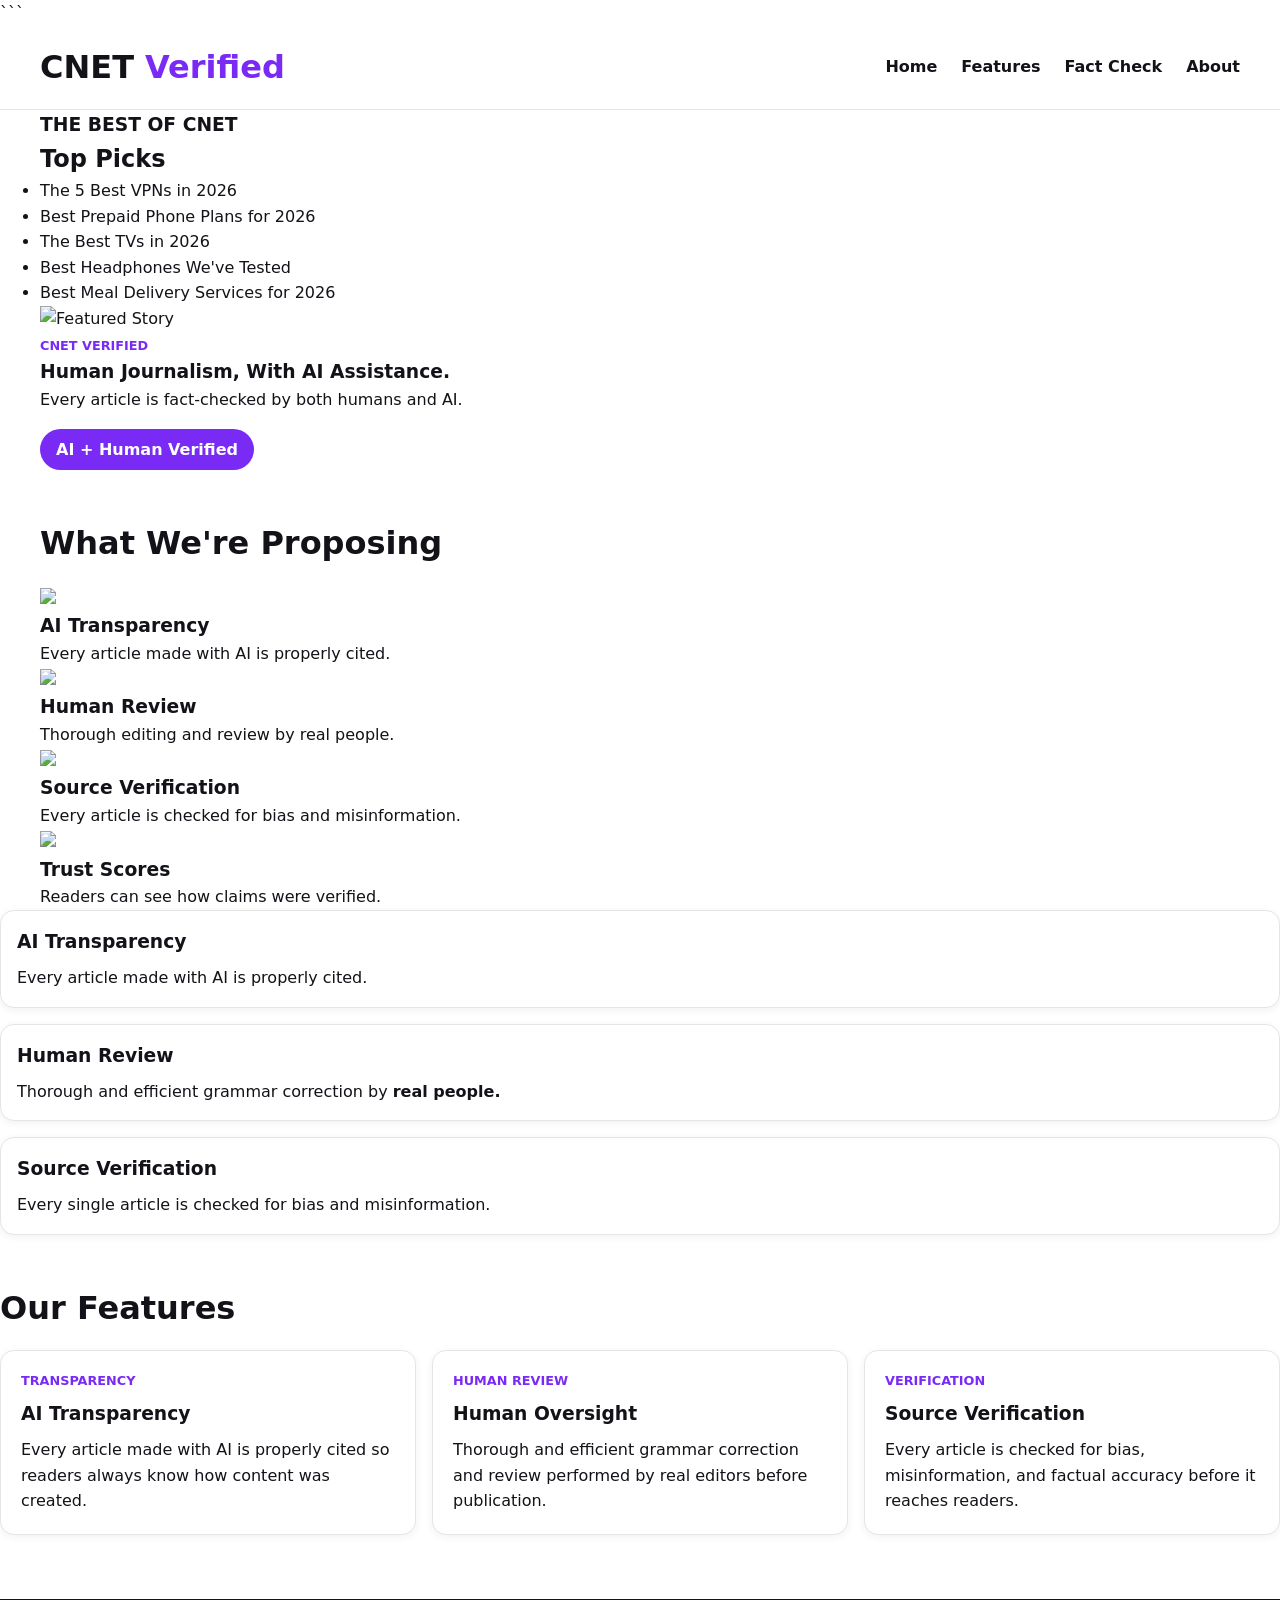
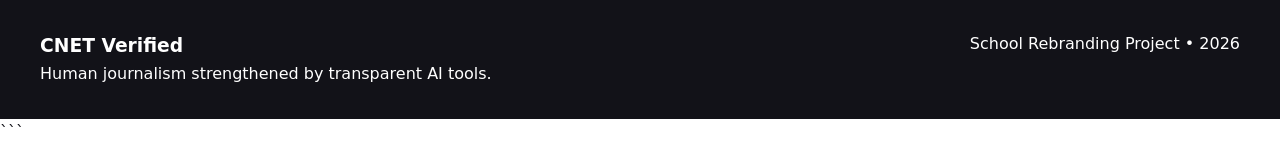
==== commit 703a28c2: "Update index.html" ====
--- a/index.html
+++ b/index.html
@@ -17,7 +17,7 @@
         <div class="logo">CNET <span>Verified</span></div>
 
         <nav class="nav-links">
-            <a href="#">Home</a>
+            <a href="https://www.cnet.com/">Home</a>
             <a href="#">Features</a>
             <a href="#">Fact Check</a>
             <a href="#">About</a>
@@ -71,13 +71,13 @@
     <section class="latest-news">
 
         <h2 class="section-title">
-            Latest Stories
+            What We're Proposing
         </h2>
 
         <div class="news-grid">
 
             <div class="news-card">
-                <img src="https://placehold.co/400x250">
+                <img src="https://www.google.com/imgres?q=hacker&imgurl=https%3A%2F%2Fccitraining.edu%2Fwp-content%2Fuploads%2F2019%2F03%2Funnamed-11.png&imgrefurl=https%3A%2F%2Fccitraining.edu%2Fblog%2Fguide-on-how-to-become-ethical-hacker%2F&docid=OhLoALuy6YSBJM&tbnid=RxsclbOgFiH_DM&vet=12ahUKEwi645igq_CUAxUwGoYAHS6HEtAQnPAOegQIGhAB..i&w=512&h=288&hcb=2&ved=2ahUKEwi645igq_CUAxUwGoYAHS6HEtAQnPAOegQIGhAB">
                 <h3>AI Transparency</h3>
                 <p>Every article made with AI is properly cited.</p>
             </div>
--- a/style.css
+++ b/style.css
@@ -266,5 +266,111 @@
     .nav-links {
         flex-wrap: wrap;
         justify-content: center;
-    }
-}
+       .hero-grid {
+    display: grid;
+    grid-template-columns: 240px 2fr 1.3fr;
+    gap: 0;
+    margin-top: 30px;
+}
+
+.top-picks {
+    background: #dff45f;
+    padding: 30px;
+    border-radius: 20px 0 0 20px;
+}
+
+.top-picks h3 {
+    font-size: .8rem;
+    margin-bottom: 10px;
+}
+
+.top-picks h2 {
+    font-size: 2.5rem;
+    margin-bottom: 20px;
+}
+
+.top-picks ul {
+    list-style: none;
+    padding: 0;
+}
+
+.top-picks li {
+    padding: 16px 0;
+    border-top: 1px solid rgba(0,0,0,.15);
+    font-weight: 600;
+}
+
+.featured-image img {
+    width: 100%;
+    height: 100%;
+    object-fit: cover;
+    display: block;
+}
+
+.featured-story {
+    background: #ff6b63;
+    padding: 40px;
+    display: flex;
+    flex-direction: column;
+    justify-content: center;
+}
+
+.featured-story h1 {
+    font-size: 3rem;
+    line-height: 1.1;
+    margin: 15px 0;
+}
+
+.latest-news {
+    margin-top: 30px;
+}
+
+.news-grid {
+    display: grid;
+    grid-template-columns: repeat(4, 1fr);
+    gap: 20px;
+}
+
+.news-card img {
+    width: 100%;
+    border-radius: 12px;
+    margin-bottom: 10px;
+}
+
+.news-card h3 {
+    margin-bottom: 8px;
+}
+
+.news-card p {
+    color: #555;
+}
+
+header {
+    background: #090b12;
+    color: white;
+}
+
+.nav-links a {
+    color: white;
+}
+
+.logo {
+    color: #ff2b2b;
+}
+
+.logo span {
+    color: #dff45f;
+}
+
+@media (max-width: 1000px) {
+
+    .hero-grid {
+        grid-template-columns: 1fr;
+    }
+
+    .news-grid {
+        grid-template-columns: 1fr 1fr;
+    }
+}
+    }
+}
